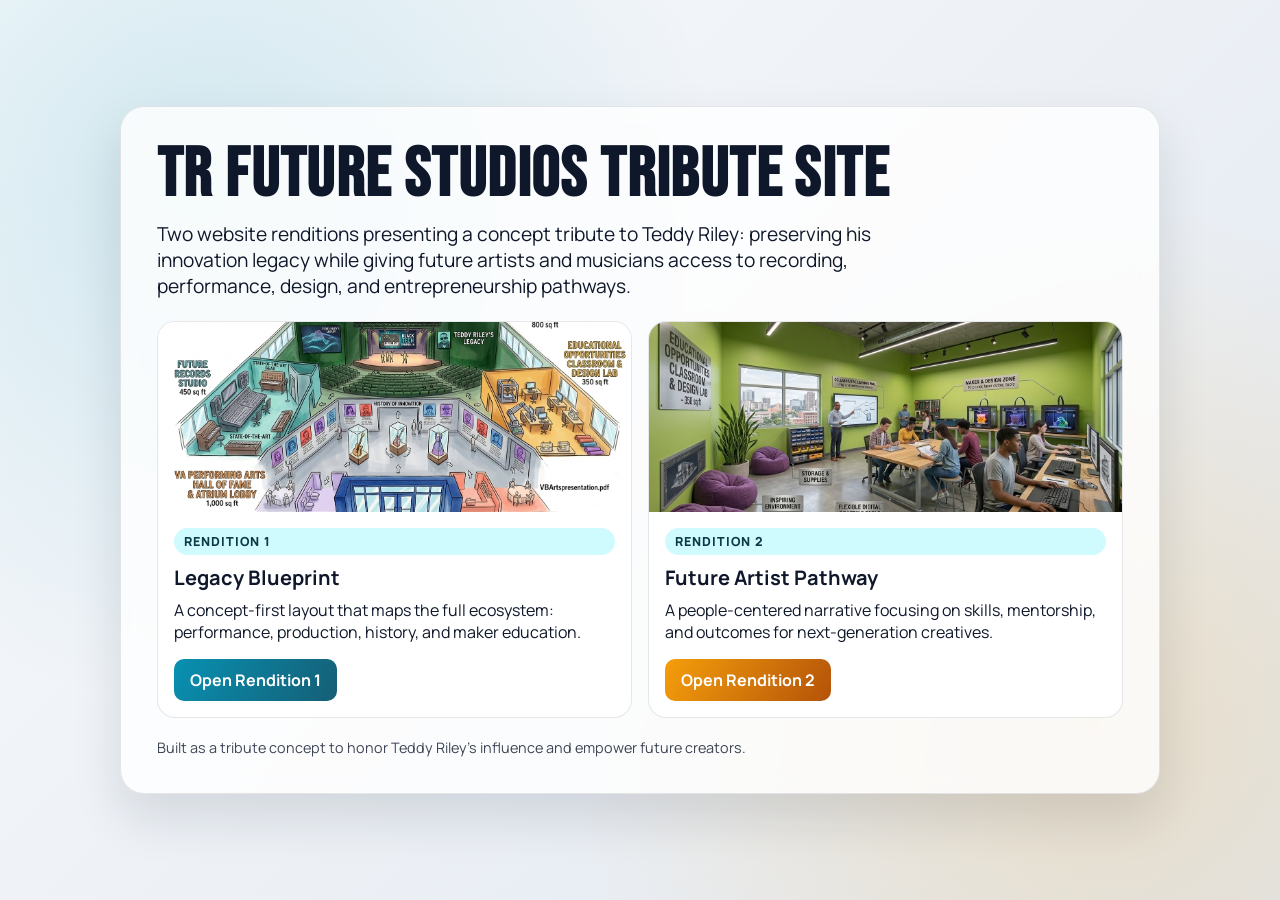
==== index.html @ e56d0294 "Add initial HTML structure and styles for TR Future Studios tribute site, including two renditions a" ====
<!DOCTYPE html>
<html lang="en">
<head>
  <meta charset="UTF-8" />
  <meta name="viewport" content="width=device-width, initial-scale=1.0" />
  <title>TR Future Studios | Tribute Concepts</title>
  <link rel="preconnect" href="https://fonts.googleapis.com" />
  <link rel="preconnect" href="https://fonts.gstatic.com" crossorigin />
  <link href="https://fonts.googleapis.com/css2?family=Bebas+Neue&family=Manrope:wght@400;600;700;800&display=swap" rel="stylesheet" />
  <style>
    :root {
      --ink: #0f172a;
      --paper: #f8fafc;
      --warm: #f59e0b;
      --cool: #0891b2;
      --card: #ffffff;
    }

    * {
      box-sizing: border-box;
      margin: 0;
      padding: 0;
    }

    body {
      font-family: "Manrope", sans-serif;
      color: var(--ink);
      min-height: 100vh;
      background:
        radial-gradient(circle at 15% 20%, rgba(8, 145, 178, 0.15), transparent 40%),
        radial-gradient(circle at 85% 80%, rgba(245, 158, 11, 0.18), transparent 40%),
        linear-gradient(135deg, #f8fafc, #e2e8f0);
      display: grid;
      place-items: center;
      padding: 1.25rem;
    }

    .wrap {
      width: min(1040px, 100%);
      background: rgba(255, 255, 255, 0.8);
      -webkit-backdrop-filter: blur(10px);
      backdrop-filter: blur(10px);
      border: 1px solid rgba(15, 23, 42, 0.1);
      border-radius: 24px;
      padding: clamp(1.25rem, 3vw, 2.25rem);
      box-shadow: 0 24px 50px rgba(15, 23, 42, 0.12);
    }

    h1 {
      font-family: "Bebas Neue", sans-serif;
      letter-spacing: 1.4px;
      font-size: clamp(2.2rem, 6vw, 4.3rem);
      line-height: 0.95;
      margin-bottom: 0.8rem;
    }

    .lead {
      font-size: clamp(1rem, 2.5vw, 1.2rem);
      max-width: 760px;
      margin-bottom: 1.4rem;
    }

    .grid {
      display: grid;
      gap: 1rem;
      grid-template-columns: repeat(auto-fit, minmax(260px, 1fr));
    }

    .card {
      background: var(--card);
      border-radius: 18px;
      overflow: hidden;
      border: 1px solid rgba(15, 23, 42, 0.1);
      display: flex;
      flex-direction: column;
      transition: transform 200ms ease, box-shadow 200ms ease;
    }

    .card:hover {
      transform: translateY(-4px);
      box-shadow: 0 14px 30px rgba(15, 23, 42, 0.14);
    }

    .card img {
      width: 100%;
      height: 190px;
      object-fit: cover;
    }

    .card-body {
      padding: 1rem;
      display: grid;
      gap: 0.55rem;
    }

    h2 {
      font-size: 1.25rem;
    }

    .tag {
      display: inline-block;
      font-size: 0.78rem;
      text-transform: uppercase;
      letter-spacing: 0.08em;
      font-weight: 800;
      color: #0b3a47;
      background: #cffafe;
      border-radius: 999px;
      padding: 0.3rem 0.6rem;
    }

    .cta {
      justify-self: start;
      margin-top: 0.4rem;
      color: #ffffff;
      text-decoration: none;
      background: linear-gradient(120deg, var(--cool), #155e75);
      border-radius: 10px;
      padding: 0.65rem 1rem;
      font-weight: 700;
    }

    .cta.alt {
      background: linear-gradient(120deg, var(--warm), #b45309);
    }

    footer {
      margin-top: 1.25rem;
      opacity: 0.8;
      font-size: 0.9rem;
    }
  </style>
</head>
<body>
  <main class="wrap">
    <h1>TR Future Studios Tribute Site</h1>
    <p class="lead">
      Two website renditions presenting a concept tribute to Teddy Riley: preserving his innovation legacy while giving future artists and musicians
      access to recording, performance, design, and entrepreneurship pathways.
    </p>

    <section class="grid">
      <article class="card">
        <img src="TR_Future_Studios_2.0.png" alt="Concept sketch showing theater, studio, and education spaces" />
        <div class="card-body">
          <span class="tag">Rendition 1</span>
          <h2>Legacy Blueprint</h2>
          <p>A concept-first layout that maps the full ecosystem: performance, production, history, and maker education.</p>
          <a class="cta" href="rendition-one.html">Open Rendition 1</a>
        </div>
      </article>

      <article class="card">
        <img src="IMG_1504.png" alt="Design lab style learning environment for creative technology" />
        <div class="card-body">
          <span class="tag">Rendition 2</span>
          <h2>Future Artist Pathway</h2>
          <p>A people-centered narrative focusing on skills, mentorship, and outcomes for next-generation creatives.</p>
          <a class="cta alt" href="rendition-two.html">Open Rendition 2</a>
        </div>
      </article>
    </section>

    <footer>Built as a tribute concept to honor Teddy Riley's influence and empower future creators.</footer>
  </main>
</body>
</html>
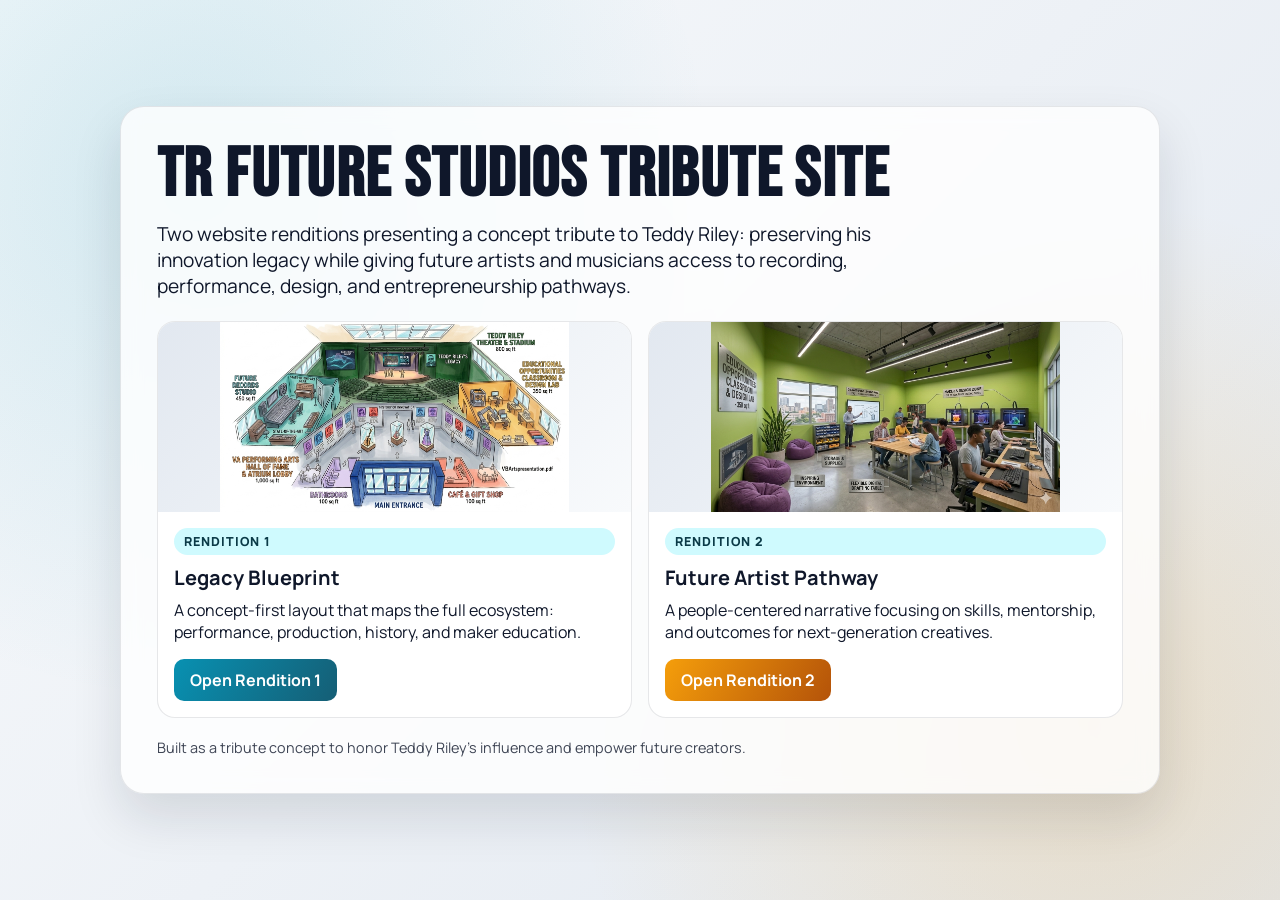
==== commit 84f971a0: "Add Hall of Fame atrium section and update styles for renditions one and two" ====
--- a/index.html
+++ b/index.html
@@ -84,7 +84,8 @@
     .card img {
       width: 100%;
       height: 190px;
-      object-fit: cover;
+      object-fit: contain;
+      background: linear-gradient(135deg, #e2e8f0, #f8fafc);
     }
 
     .card-body {
